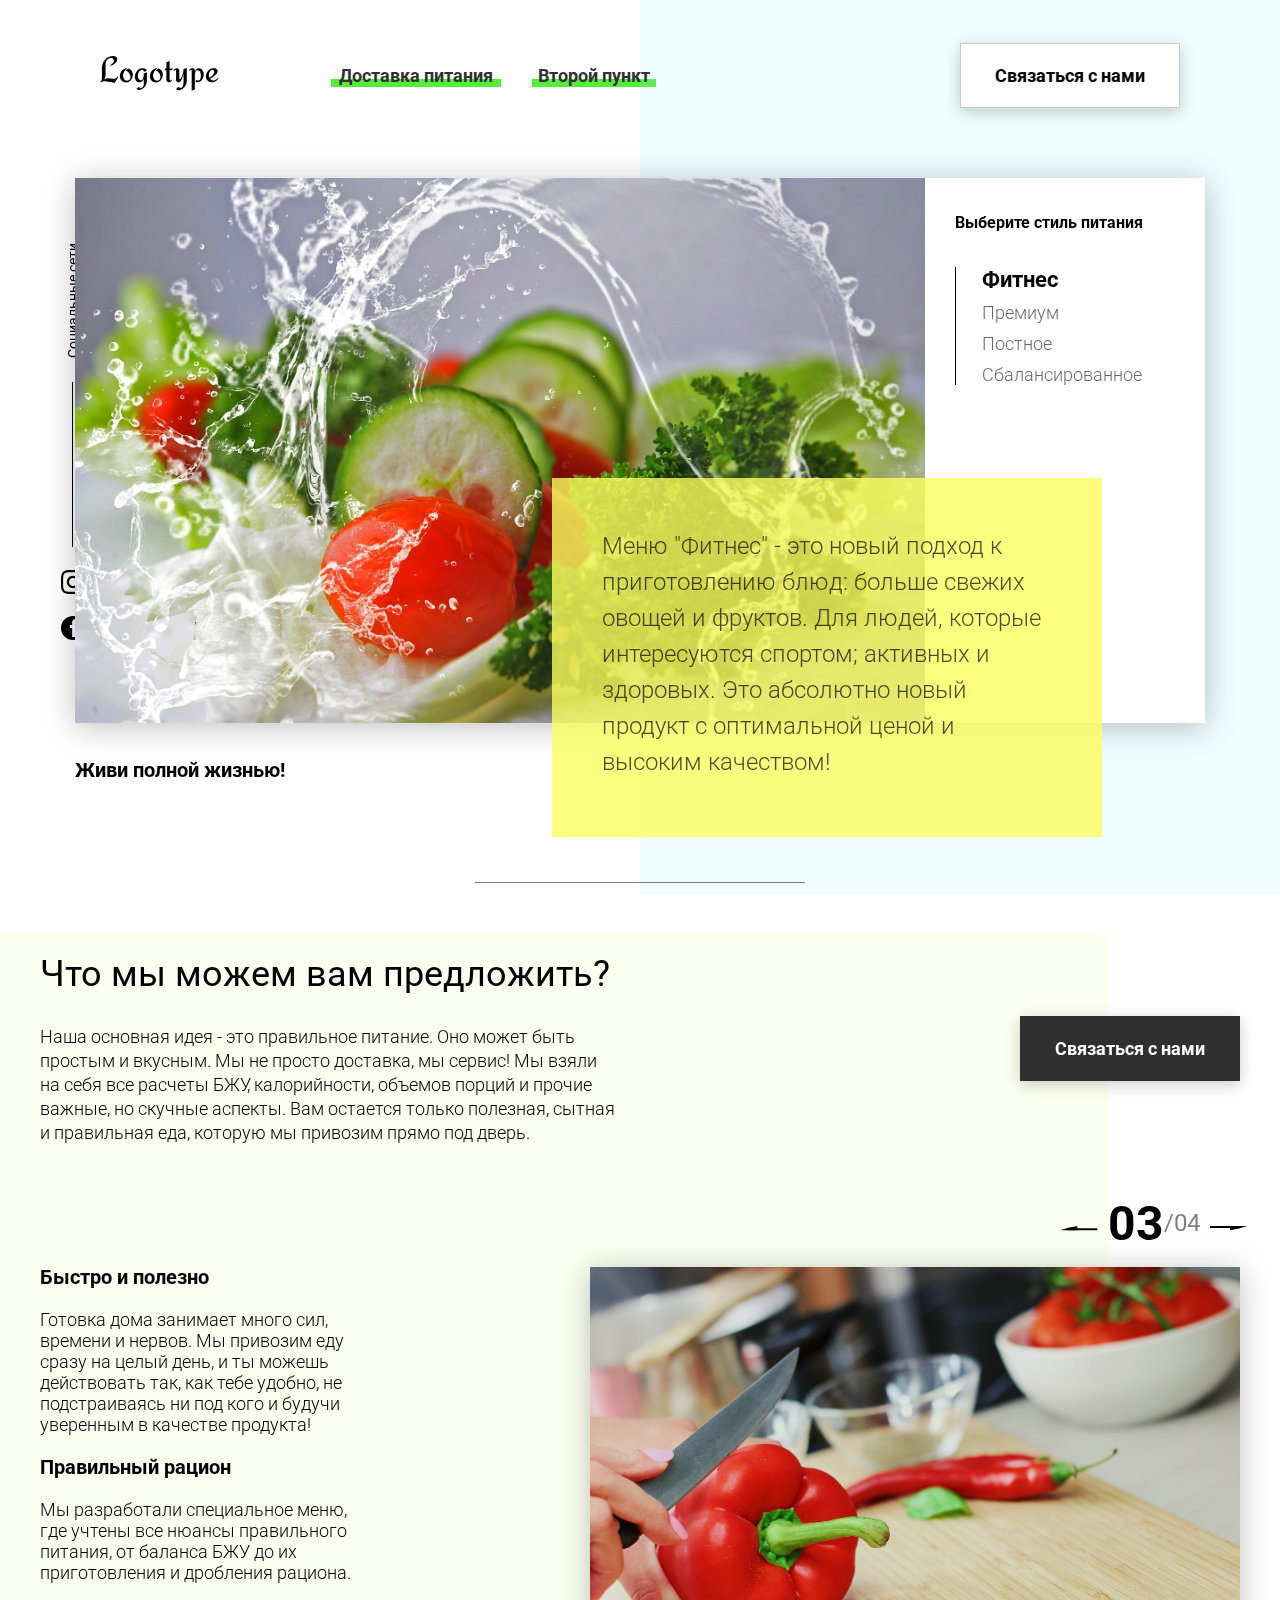
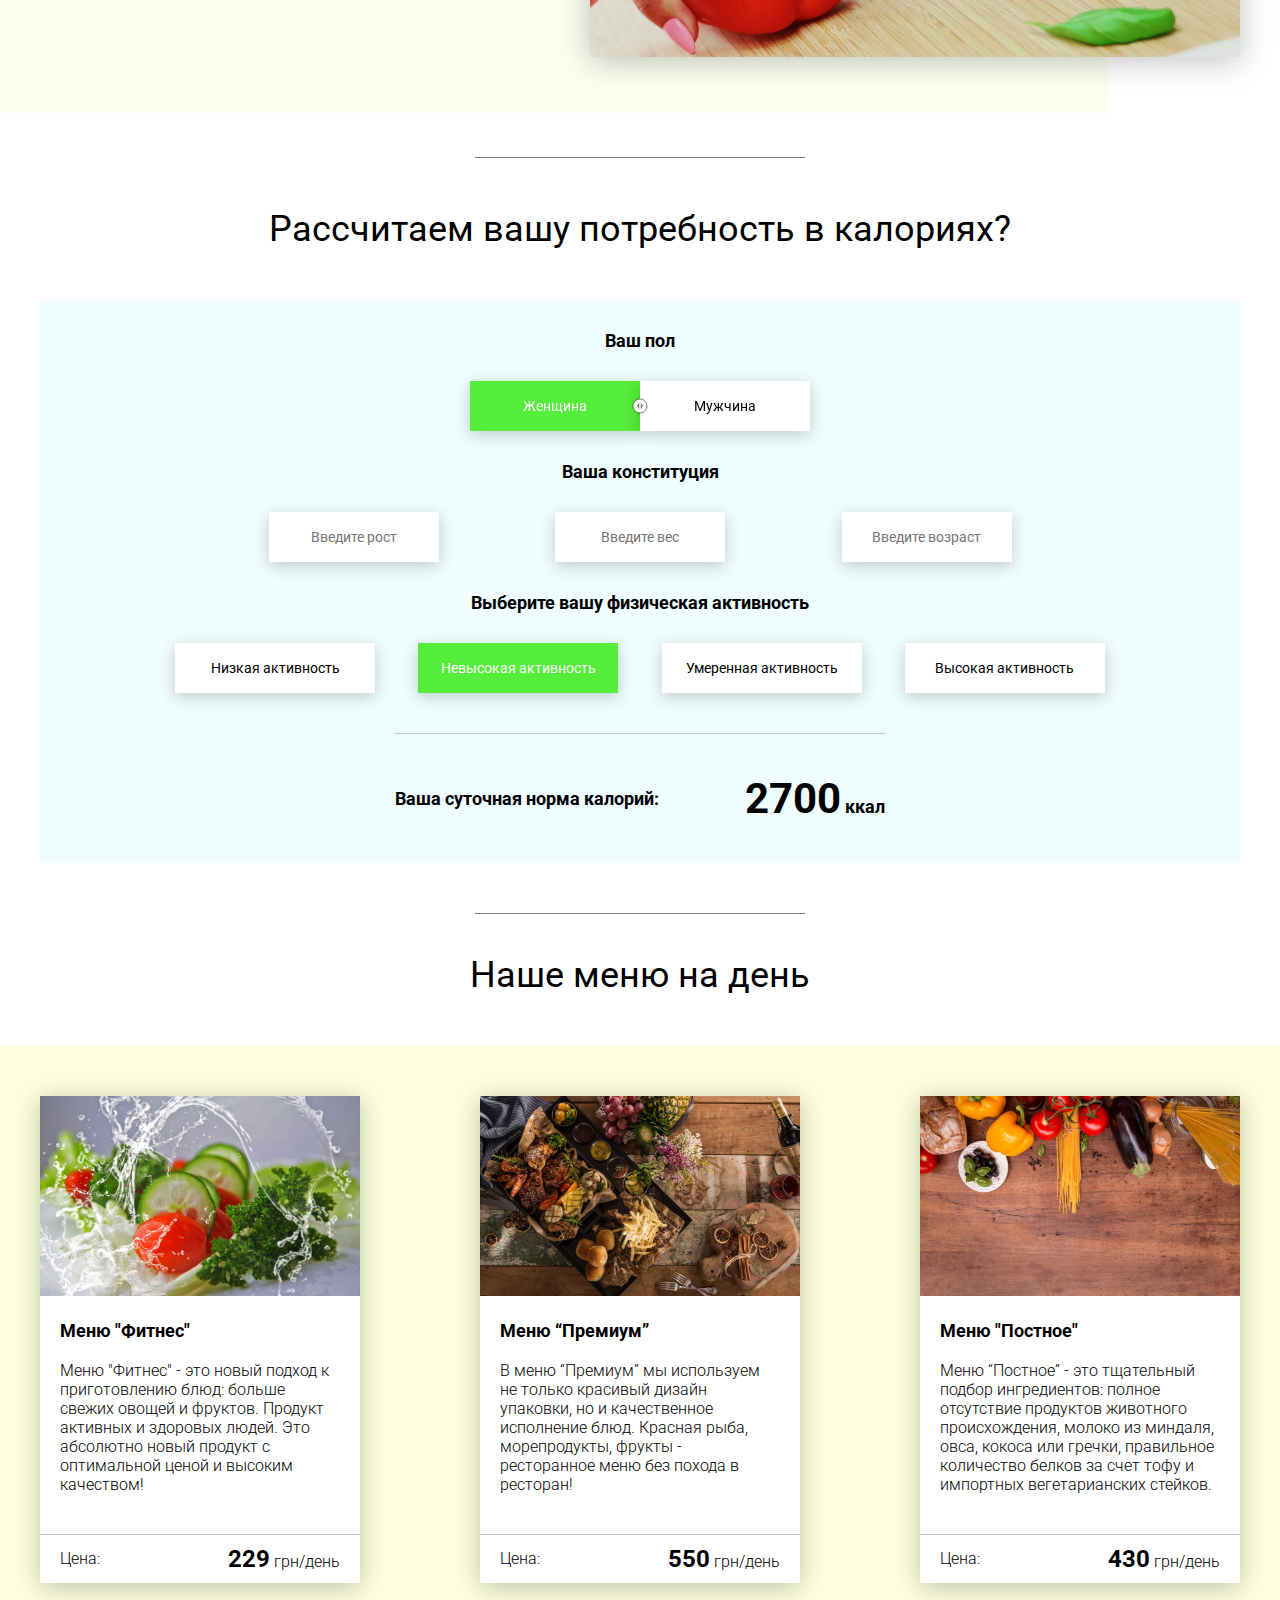
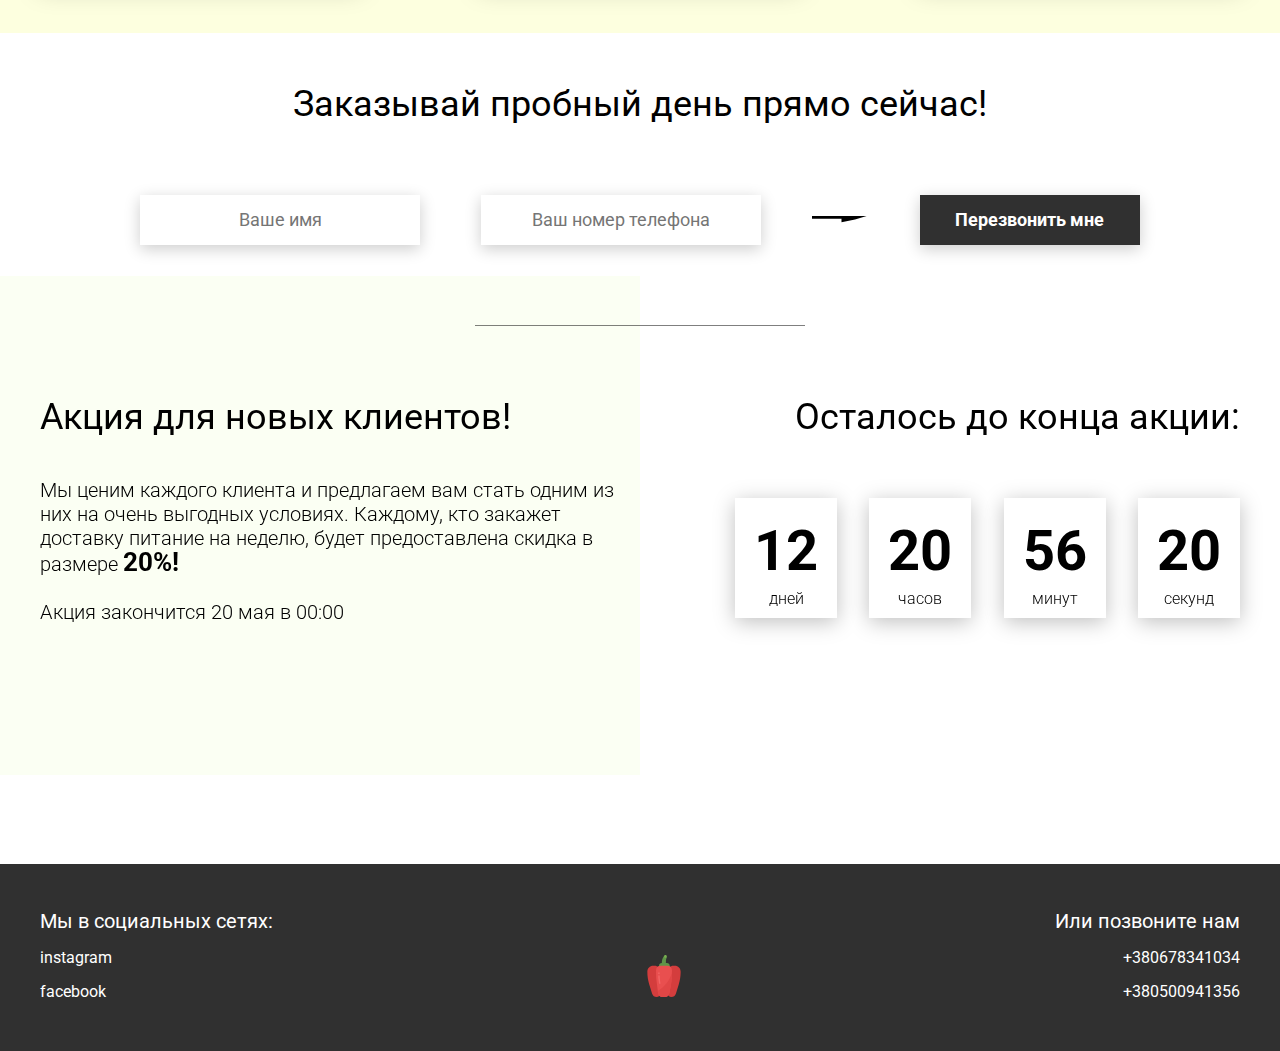
==== Big_practice/index.html @ bd073473 "Files for big practice were added" ====
<!DOCTYPE html>
<html lang="en">
<head>
    <meta charset="UTF-8">
    <meta name="viewport" content="width=device-width, initial-scale=1.0">
    <title>Food</title>
    <link rel="stylesheet" href="css/style.css">
</head>
<body>
    <header class="header">
        <div class="header__left-block">
            <div class="header__logo">
                <img src="icons/logo.svg" alt="Логотип">
            </div>
            <nav class="header__links">
                <a href="#" class="header__link">Доставка питания</a>
                <a href="#" class="header__link">Второй пункт</a>
            </nav>
        </div>
        <div class="header__right-block">
            <button class="btn btn_white">Связаться с нами</button>
        </div>
    </header>
    <div class="sidepanel">
        <div class="sidepanel__text"><span>Социальные сети</span></div>
        <div class="sidepanel__divider"></div>
        <a href="#" class="sidepanel__icon">
            <img src="icons/instagram.svg" alt="instagram">
        </a>
        <a href="#" class="sidepanel__icon">
            <img src="icons/facebook.svg" alt="facebook">
        </a>
    </div>

    <div class="preview">
        <div class="bgc_blue"></div>
        <div class="container">
            <div class="tabcontainer">
                <div class="tabcontent">
                    <img src="img/tabs/vegy.jpg" alt="vegy">
                    <div class="tabcontent__descr">
                        Меню "Фитнес" - это новый подход к приготовлению блюд: больше свежих овощей и фруктов. Для людей, которые интересуются спортом; активных и здоровых. Это абсолютно новый продукт с оптимальной ценой и высоким качеством!
                    </div>
                </div>
                <!-- <div class="tabcontent">
                    <img src="img/tabs/elite.jpg" alt="elite">
                    <div class="tabcontent__descr">
                        Меню “Премиум” - мы используем не только красивый дизайн упаковки, но и качественное исполнение блюд. Красная рыба, морепродукты, фрукты - ресторанное меню без похода в ресторан!                                     
                    </div>
                </div> -->
                <!-- <div class="tabcontent">
                    <img src="img/tabs/post.jpg" alt="post">
                    <div class="tabcontent__descr">
                        Наше специальное “Постное меню” - это тщательный подбор ингредиентов: полное отсутствие продуктов животного происхождения. Полная гармония с собой и природой в каждом элементе! Все будет Ом!                                     
                    </div>
                </div>
                <div class="tabcontent">
                    <img src="img/tabs/vegy.jpg" alt="vegy">
                    <div class="tabcontent__descr">
                        Меню "Сбалансированное" - это соответствие вашего рациона всем научным рекомендациям. Мы тщательно просчитываем вашу потребность в к/б/ж/у и создаем лучшие блюда для вас.
                    </div>
                </div> -->
                <div class="tabheader">
                    <h3>Выберите стиль питания</h3>
                    <div class="tabheader__items">
                        <div class="tabheader__item tabheader__item_active">Фитнес</div>
                        <div class="tabheader__item">Премиум</div>
                        <div class="tabheader__item">Постное</div>
                        <div class="tabheader__item">Сбалансированное</div>
                    </div>
                </div>
            </div>
            <div class="preview__life">Живи полной жизнью!</div>
        </div>
    </div>

    <div class="divider"></div>

    <div class="offer">
        <div class="bgc_y"></div>
        <div class="container">
            <div class="offer__text">
                <h2 class="title">Что мы можем вам предложить?</h2>
                <div class="offer__descr">
                    Наша основная идея - это правильное питание. Оно может быть простым и вкусным. Мы не просто доставка, мы сервис! Мы взяли на себя все расчеты БЖУ, калорийности, объемов порций и прочие важные, но скучные аспекты. Вам остается только полезная, сытная и правильная еда, которую мы привозим прямо под дверь.
                </div>
            </div>
            <div class="offer__action">
                <button class="btn btn_dark">Связаться с нами</button>
            </div>
        </div>
        <div class="container">
            <div class="offer__advantages">
                <h2>Быстро и полезно</h2>
                <div class="offer__advantages-text">
                    Готовка дома занимает много сил, времени и нервов. Мы привозим еду сразу на целый день, и ты можешь действовать так, как тебе удобно, не подстраиваясь ни под кого и будучи уверенным в качестве продукта!
                </div>
                <h2>Правильный рацион</h2>
                <div class="offer__advantages-text">
                    Мы разработали специальное меню, где учтены все нюансы правильного питания, от баланса БЖУ до их приготовления и дробления рациона.
                </div>
            </div>
            <div class="offer__slider">
                <div class="offer__slider-counter">
                    <div class="offer__slider-prev">
                        <img src="icons/left.svg" alt="prev">
                    </div>
                    <span id="current">03</span>
                    /
                    <span id="total">04</span>
                    <div class="offer__slider-next">
                        <img src="icons/right.svg" alt="next">
                    </div>
                </div>
                <div class="offer__slider-wrapper">
                    <div class="offer__slide">
                        <img src="img/slider/pepper.jpg" alt="pepper">
                    </div>
                    <!-- <div class="offer__slide">
                        <img src="img/slider/food-12.jpg" alt="food">
                    </div>
                    <div class="offer__slide">
                        <img src="img/slider/olive-oil.jpg" alt="oil">
                    </div>
                    <div class="offer__slide">
                        <img src="img/slider/paprika.jpg" alt="paprika">
                    </div> -->
                </div>
            </div>
        </div>
    </div>

    <div class="divider"></div>

    <div class="calculating">
        <div class="container">
            <h2 class="title">Рассчитаем вашу потребность в калориях?
            </h2>
            <div class="calculating__field">
                <div class="calculating__subtitle">
                    Ваш пол
                </div>
                <div class="calculating__choose" id="gender">
                    <div class="calculating__choose-item calculating__choose-item_active">Женщина</div>
                    <div class="calculating__choose-item">Мужчина</div>
                </div>

                <div class="calculating__subtitle">
                    Ваша конституция
                </div>
                <div class="calculating__choose calculating__choose_medium">
                    <input type="text" id="height" placeholder="Введите рост" class="calculating__choose-item">
                    <input type="text" id="weight" placeholder="Введите вес"  class="calculating__choose-item">
                    <input type="text" id="age" placeholder="Введите возраст" class="calculating__choose-item">
                </div>

                <div class="calculating__subtitle">
                    Выберите вашу физическая активность
                </div>
                <div class="calculating__choose calculating__choose_big">
                    <div id="low" class="calculating__choose-item">Низкая активность </div>
                    <div id="small"  class="calculating__choose-item calculating__choose-item_active">Невысокая активность</div>
                    <div id="medium" class="calculating__choose-item">Умеренная активность</div>
                    <div id="high" class="calculating__choose-item">Высокая активность</div>
                </div>

                <div class="calculating__divider"></div>

                <div class="calculating__total">
                    <div class="calculating__subtitle">
                        Ваша суточная норма калорий:
                    </div>
                    <div class="calculating__result">
                        <span>2700</span> ккал
                    </div>
                </div>
            </div>
        </div>
    </div>

    <div class="divider"></div>

    <div class="menu">
        <h2 class="title">Наше меню на день</h2>

        <div class="menu__field">
            <div class="container">
                <div class="menu__item">
                    <img src="img/tabs/vegy.jpg" alt="vegy">
                    <h3 class="menu__item-subtitle">Меню "Фитнес"</h3>
                    <div class="menu__item-descr">Меню "Фитнес" - это новый подход к приготовлению блюд: больше свежих овощей и фруктов. Продукт активных и здоровых людей. Это абсолютно новый продукт с оптимальной ценой и высоким качеством!</div>
                    <div class="menu__item-divider"></div>
                    <div class="menu__item-price">
                        <div class="menu__item-cost">Цена:</div>
                        <div class="menu__item-total"><span>229</span> грн/день</div>
                    </div>
                </div>
                <div class="menu__item">
                    <img src="img/tabs/elite.jpg" alt="elite">
                    <h3 class="menu__item-subtitle">Меню “Премиум”</h3>
                    <div class="menu__item-descr">В меню “Премиум” мы используем не только красивый дизайн упаковки, но и качественное исполнение блюд. Красная рыба, морепродукты, фрукты - ресторанное меню без похода в ресторан!</div>
                    <div class="menu__item-divider"></div>
                    <div class="menu__item-price">
                        <div class="menu__item-cost">Цена:</div>
                        <div class="menu__item-total"><span>550</span> грн/день</div>
                    </div>
                </div>
                <div class="menu__item">
                    <img src="img/tabs/post.jpg" alt="post">
                    <h3 class="menu__item-subtitle">Меню "Постное"</h3>
                    <div class="menu__item-descr">Меню “Постное” - это тщательный подбор ингредиентов: полное отсутствие продуктов животного происхождения, молоко из миндаля, овса, кокоса или гречки, правильное количество белков за счет тофу и импортных вегетарианских стейков. </div>
                    <div class="menu__item-divider"></div>
                    <div class="menu__item-price">
                        <div class="menu__item-cost">Цена:</div>
                        <div class="menu__item-total"><span>430</span> грн/день</div>
                    </div>
                </div>
            </div>
        </div>
    </div>

    <div class="order">
        <div class="container">
            <div class="title">Заказывай пробный день прямо сейчас!</div>
            <form action="#" class="order__form">
                <input required placeholder="Ваше имя" name="name" type="text" class="order__input">
                <input required placeholder="Ваш номер телефона" name="phone" type="phone" class="order__input">
                <img src="icons/right.svg" alt="right">
                <button class="btn btn_dark btn_min">Перезвонить мне</button>
            </form>
        </div>
    </div>

    <div class="divider"></div>

    <div class="promotion">
        <div class="bgc_y"></div>
        <div class="container">
            <div class="promotion__text">
                <div class="title">Акция для новых клиентов!</div>
                <div class="promotion__descr">
                    Мы ценим каждого клиента и предлагаем вам стать одним из них на очень выгодных условиях. 
                    Каждому, кто закажет доставку питание на неделю, будет предоставлена скидка в размере <span>20%!</span>
                    <br><br>
                    Акция закончится 20 мая в 00:00
                </div>
            </div>
            <div class="promotion__timer">
                <div class="title">Осталось до конца акции:</div>
                <div class="timer">
                    <div class="timer__block">
                        <span id="days">12</span>
                        дней
                    </div>
                    <div class="timer__block">
                        <span id="hours">20</span>
                        часов
                    </div>
                    <div class="timer__block">
                        <span id="minutes">56</span>
                        минут
                    </div>
                    <div class="timer__block">
                        <span id="seconds">20</span>
                        секунд
                    </div>
                </div>
            </div>
        </div>
    </div>

    <footer class="footer">
        <div class="container">
            <div class="social">
                <div class="subtitle">Мы в социальных сетях:</div>
                <a href="#" class="link">instagram</a>
                <a href="#" class="link">facebook</a>
            </div>
            <div class="pepper">
                <img src="icons/veg.svg" alt="pepper">
            </div>
            <div class="call">
                <div class="subtitle">Или позвоните нам</div>
                <a href="#" class="link">+380678341034</a>
                <a href="#" class="link">+380500941356</a>
            </div>
        </div>
    </footer>

    <div class="modal">
        <div class="modal__dialog">
            <div class="modal__content">
                <form action="#">
                    <div class="modal__close">&times;</div>
                    <div class="modal__title">Мы свяжемся с вами как можно быстрее!</div>
                    <input required placeholder="Ваше имя" name="name" type="text" class="modal__input">
                    <input required placeholder="Ваш номер телефона" name="phone" type="phone" class="modal__input">
                    <button class="btn btn_dark btn_min">Перезвонить мне</button>
                </form>
            </div>
        </div>
    </div>
</body>
</html>
---- Big_practice/css/style.css ----
@import url(https://fonts.googleapis.com/css?family=Roboto:300,400,700&display=swap&subset=cyrillic-ext);*{box-sizing:border-box;margin:0;padding:0;font-family:Roboto,sans-serif}a{text-decoration:none}.btn{width:220px;height:65px;display:flex;justify-content:center;align-items:center;background-color:#fff;font-size:18px;font-weight:700;border:1px solid rgba(0,0,0,.2);box-shadow:0 4px 15px rgba(0,0,0,.2);cursor:pointer;transition:.3s all;outline:0}.btn_white{background-color:#fff}.btn_dark{background-color:#303030;color:#fff;border:none}.btn_min{height:50px}.btn:hover{box-shadow:0 4px 30px rgba(0,0,0,.3)}.container{max-width:1200px;margin:0 auto}.divider{width:330px;height:1px;margin:0 auto;background-color:rgba(0,0,0,.5)}.title{font-size:36px;font-weight:400}.header{display:flex;justify-content:space-between;align-items:center;height:150px;padding:0 100px}.header__left-block{display:flex;justify-content:space-between;min-width:550px}.header__logo{max-width:170px}.header__logo img{width:100%}.header__links{display:flex;align-items:center}.header__link{position:relative;margin-right:45px;font-weight:700;font-size:18px;color:#303030}.header__link:after{content:'';position:absolute;display:block;width:110%;left:-5%;bottom:-1px;z-index:-1;height:8px;background:#54ed39}.header__link:last-child{margin-right:0}.sidepanel{position:fixed;left:60px;top:240px;height:400px;width:25px;display:flex;flex-direction:column;justify-content:space-between;align-items:center}.sidepanel__text{width:120px;height:120px;font-size:14px}.sidepanel__text span{display:flex;transform:rotate(-90deg) translateX(-50px)}.sidepanel__divider{width:1px;height:165px;background-color:#000}.sidepanel__icon{width:24px;height:24px}.sidepanel__icon img{width:100%}.preview{padding:28px 0 100px 0;position:relative}.preview__life{font-weight:700;font-size:20px;margin-left:35px;margin-top:35px}.bgc_blue{position:absolute;right:0;top:-155px;width:50vw;height:900px;background:rgba(146,242,255,.15);z-index:-1}.tabcontainer{display:flex;width:1130px;margin:0 auto;box-shadow:0 4px 30px rgba(0,0,0,.25)}.tabcontent{width:850px;position:relative}.tabcontent img{width:100%;height:100%;object-fit:cover}.tabcontent__descr{position:absolute;top:300px;right:-177px;width:550px;height:359px;background:rgba(251,254,93,.8);padding:50px;font-size:24px;font-weight:300;line-height:36px;color:rgba(0,0,0,.7)}.tabheader{width:280px;padding:35px 30px;background-color:#fff}.tabheader h3{font-weight:700;font-size:16px}.tabheader__items{margin-top:35px;padding-left:26px;border-left:1px solid #000}.tabheader__item{font-weight:700;font-size:18px;font-weight:300;margin-top:10px;color:rgba(0,0,0,.6);cursor:pointer;transition:.3s all}.tabheader__item_active{color:#000;font-size:22px;font-weight:700}.offer{padding:70px 0 100px 0;position:relative}.offer .container{display:flex;justify-content:space-between}.offer .bgc_y{position:absolute;width:1109px;height:780px;background:rgba(243,255,222,.45);z-index:-1;top:50px}.offer__text{width:580px}.offer__descr{font-size:18px;margin-top:30px;font-weight:300;line-height:24px}.offer__action{display:flex;align-items:center;justify-content:flex-end}.offer__advantages{width:330px;margin-top:50px}.offer__advantages h2{font-weight:700;font-size:20px;margin-top:20px}.offer__advantages h2:first-child{margin-top:70px}.offer__advantages-text{margin-top:20px;font-size:18px;font-weight:300;line-height:21px}.offer__slider{width:650px;margin-top:50px;display:flex;flex-direction:column;align-items:flex-end}.offer__slider-counter{display:flex;width:180px;align-items:center;font-size:24px;color:rgba(0,0,0,.5)}.offer__slider-wrapper{width:100%;margin-top:15px;box-shadow:0 4px 30px rgba(0,0,0,.25)}.offer__slider-prev{margin-right:10px;cursor:pointer}.offer__slider-next{margin-left:10px;cursor:pointer}.offer__slider #current{font-size:48px;font-weight:700;color:#000}.offer__slide{width:100%;height:390px}.offer__slide img{width:100%;height:100%;object-fit:cover}.calculating{padding:50px 0}.calculating .title{text-align:center}.calculating__field{width:100%;margin-top:50px;background:rgba(146,242,255,.15);padding:30px 0 40px 0}.calculating__subtitle{text-align:center;font-size:18px;font-weight:700;margin-top:30px}.calculating__subtitle:first-child{margin-top:0}.calculating #gender:after{content:'';position:absolute;top:50%;transform:translateY(-50%);display:block;width:16px;height:16px;background:url(../icons/switch.svg) center center/cover no-repeat}.calculating__choose{position:relative;display:flex;margin-top:30px;justify-content:center}.calculating__choose-item{display:flex;align-items:center;justify-content:center;width:170px;height:50px;padding:0 10px;background:#fff;box-shadow:0 4px 15px rgba(0,0,0,.2);border:none;text-align:center;font-size:14px;cursor:pointer;outline:0;transition:.3s all}.calculating__choose-item_active{color:#fff;background-color:#54ed39}.calculating__choose_medium{width:743px;justify-content:space-between;margin:30px auto 0 auto}.calculating__choose_big{width:930px;justify-content:space-between;margin:30px auto 0 auto}.calculating__choose_big .calculating__choose-item{width:200px}.calculating__divider{width:490px;height:1px;margin:40px auto;background-color:rgba(0,0,0,.2)}.calculating__total{width:490px;margin:0 auto;display:flex;justify-content:space-between;align-items:center}.calculating__result{font-size:18px;font-weight:700}.calculating__result span{font-size:42px}.menu{padding:40px 0 50px 0}.menu .container{display:flex;justify-content:space-between;align-items:flex-start}.menu .title{text-align:center}.menu__field{margin-top:50px;padding:50px 0;width:100%;background:rgba(249,254,126,.25)}.menu__item{width:320px;min-height:450px;background:#fff;box-shadow:0 4px 25px rgba(0,0,0,.25);font-size:16px;font-weight:300}.menu__item img{width:100%;height:200px;object-fit:cover}.menu__item-subtitle{font-weight:700;font-size:18px;padding:0 20px;margin-top:20px}.menu__item-descr{margin-top:20px;padding:0 20px}.menu__item-divider{width:100%;height:1px;background-color:rgba(0,0,0,.25);margin-top:40px}.menu__item-price{display:flex;justify-content:space-between;align-items:center;padding:10px 20px}.menu__item-price span{font-size:24px;font-weight:700}.order{padding-bottom:80px}.order .title{text-align:center}.order__form{margin-top:70px;padding:0 100px;display:flex;justify-content:space-between;align-items:center}.order__form img{transform:scale(1.5)}.order__input{width:280px;height:50px;background:#fff;box-shadow:0 4px 15px rgba(0,0,0,.2);border:none;font-size:18px;text-align:center;padding:0 20px;outline:0}.promotion{padding:70px 0 240px 0;position:relative}.promotion .container{display:flex}.promotion .bgc_y{position:absolute;width:50%;height:499px;background:rgba(243,255,222,.35);z-index:-1;top:-50px;left:0}.promotion__text{width:50%}.promotion__descr{margin-top:40px;font-size:20px;line-height:24px;font-weight:300}.promotion__descr span{font-weight:700;font-size:26px}.promotion__timer{width:50%}.promotion__timer .title{text-align:right}.promotion__timer .timer{margin-top:60px;padding-left:95px;display:flex;justify-content:space-between;align-items:center}.promotion__timer .timer__block{width:102px;height:120px;background:#fff;box-shadow:0 4px 20px rgba(0,0,0,.25);font-size:16px;font-weight:300;text-align:center}.promotion__timer .timer__block span{display:block;margin-top:20px;margin-bottom:5px;font-size:56px;font-weight:700}.footer{min-height:180px;background-color:#303030;padding:45px 0 50px 0;color:#fff}.footer .container{height:100%;display:flex;justify-content:space-between;align-items:flex-end}.footer .subtitle{font-size:20px}.footer .link{display:block;margin-top:15px;font-size:16px;color:#fff}.footer .call{text-align:right}.modal{position:fixed;top:0;left:0;z-index:1050;display:none;width:100%;height:100%;overflow:hidden;background-color:rgba(0,0,0,.5)}.modal__dialog{max-width:500px;margin:40px auto}.modal__content{position:relative;width:100%;padding:40px;background-color:#fff;border:1px solid rgba(0,0,0,.2);border-radius:4px;max-height:80vh;overflow-y:auto}.modal__close{position:absolute;top:8px;right:14px;font-size:30px;color:#000;opacity:.5;font-weight:700;border:none;background-color:transparent;cursor:pointer}.modal__title{text-align:center;font-size:22px;text-transform:uppercase}.modal__input{display:block;margin:20px auto 20px auto;width:280px;height:50px;background:#fff;box-shadow:0 4px 15px rgba(0,0,0,.2);border:none;font-size:18px;text-align:center;padding:0 20px;outline:0}.modal .btn{display:block;width:280px;margin:0 auto}
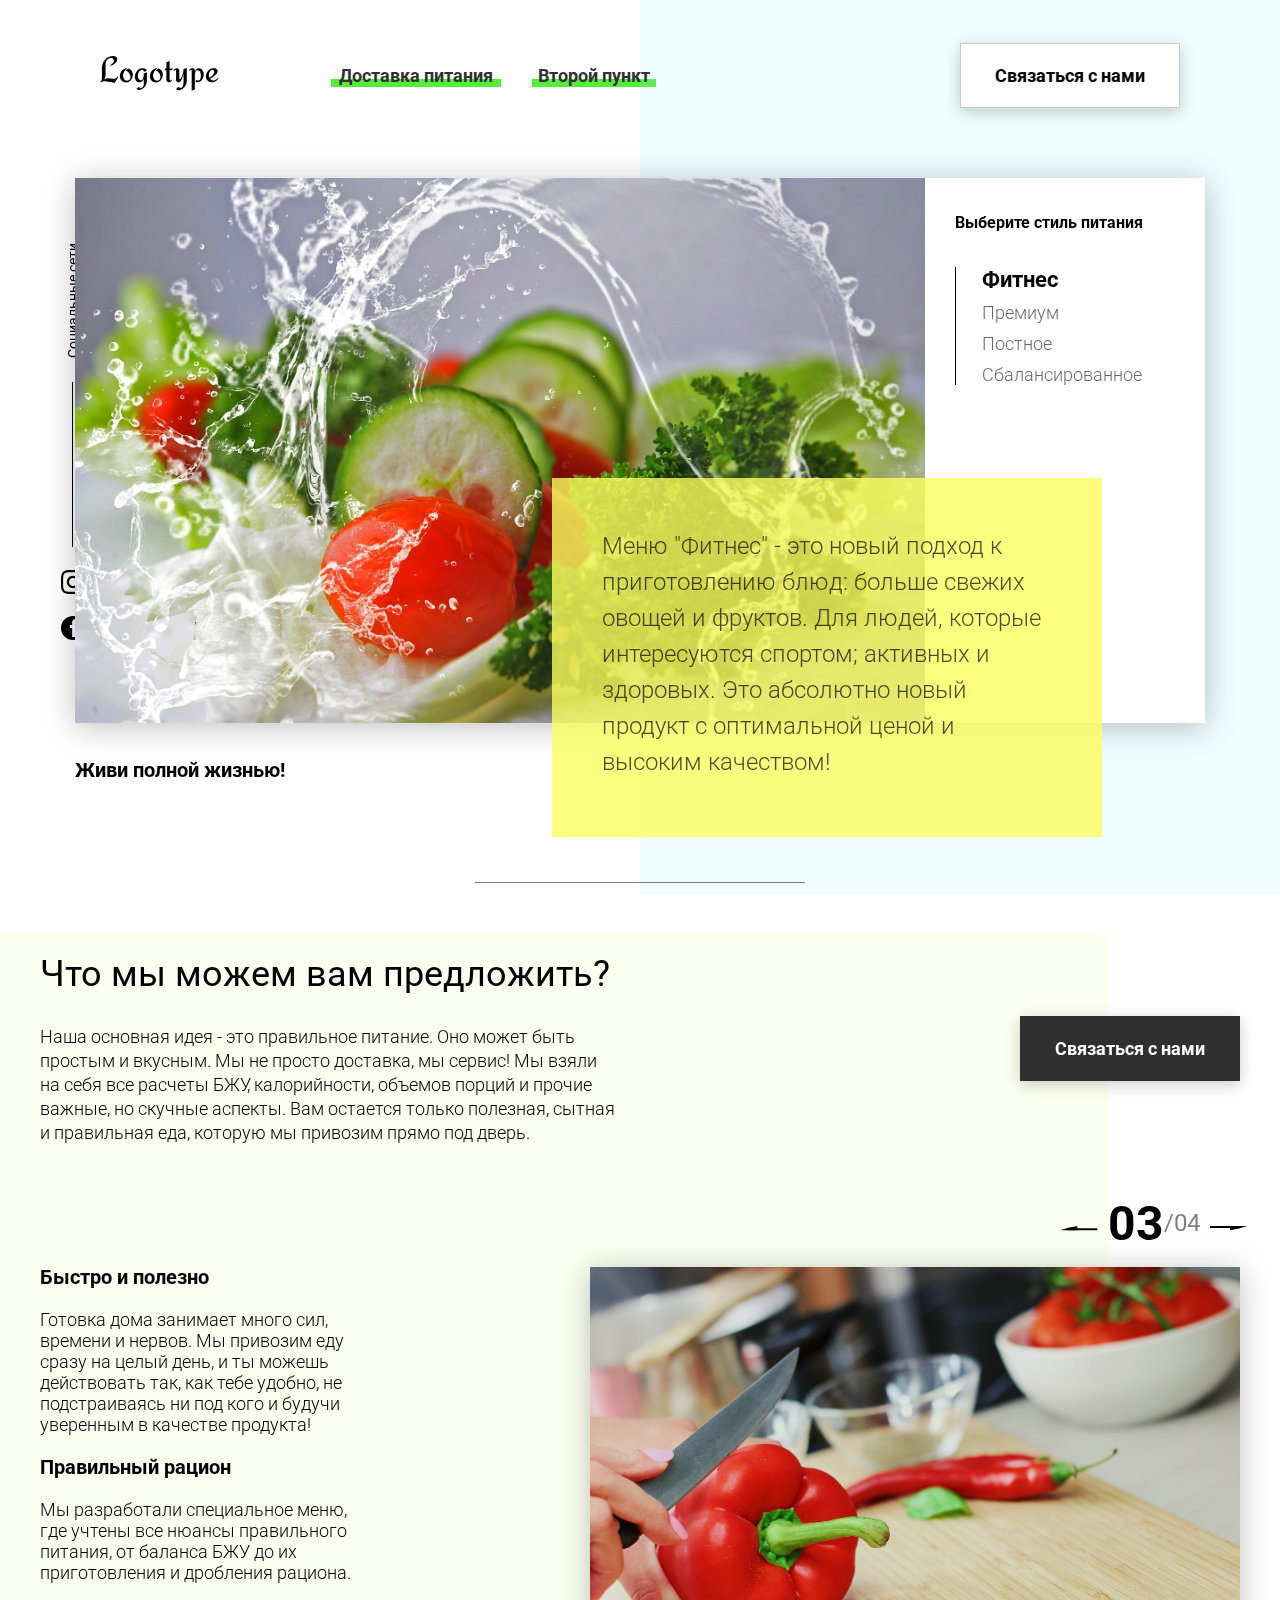
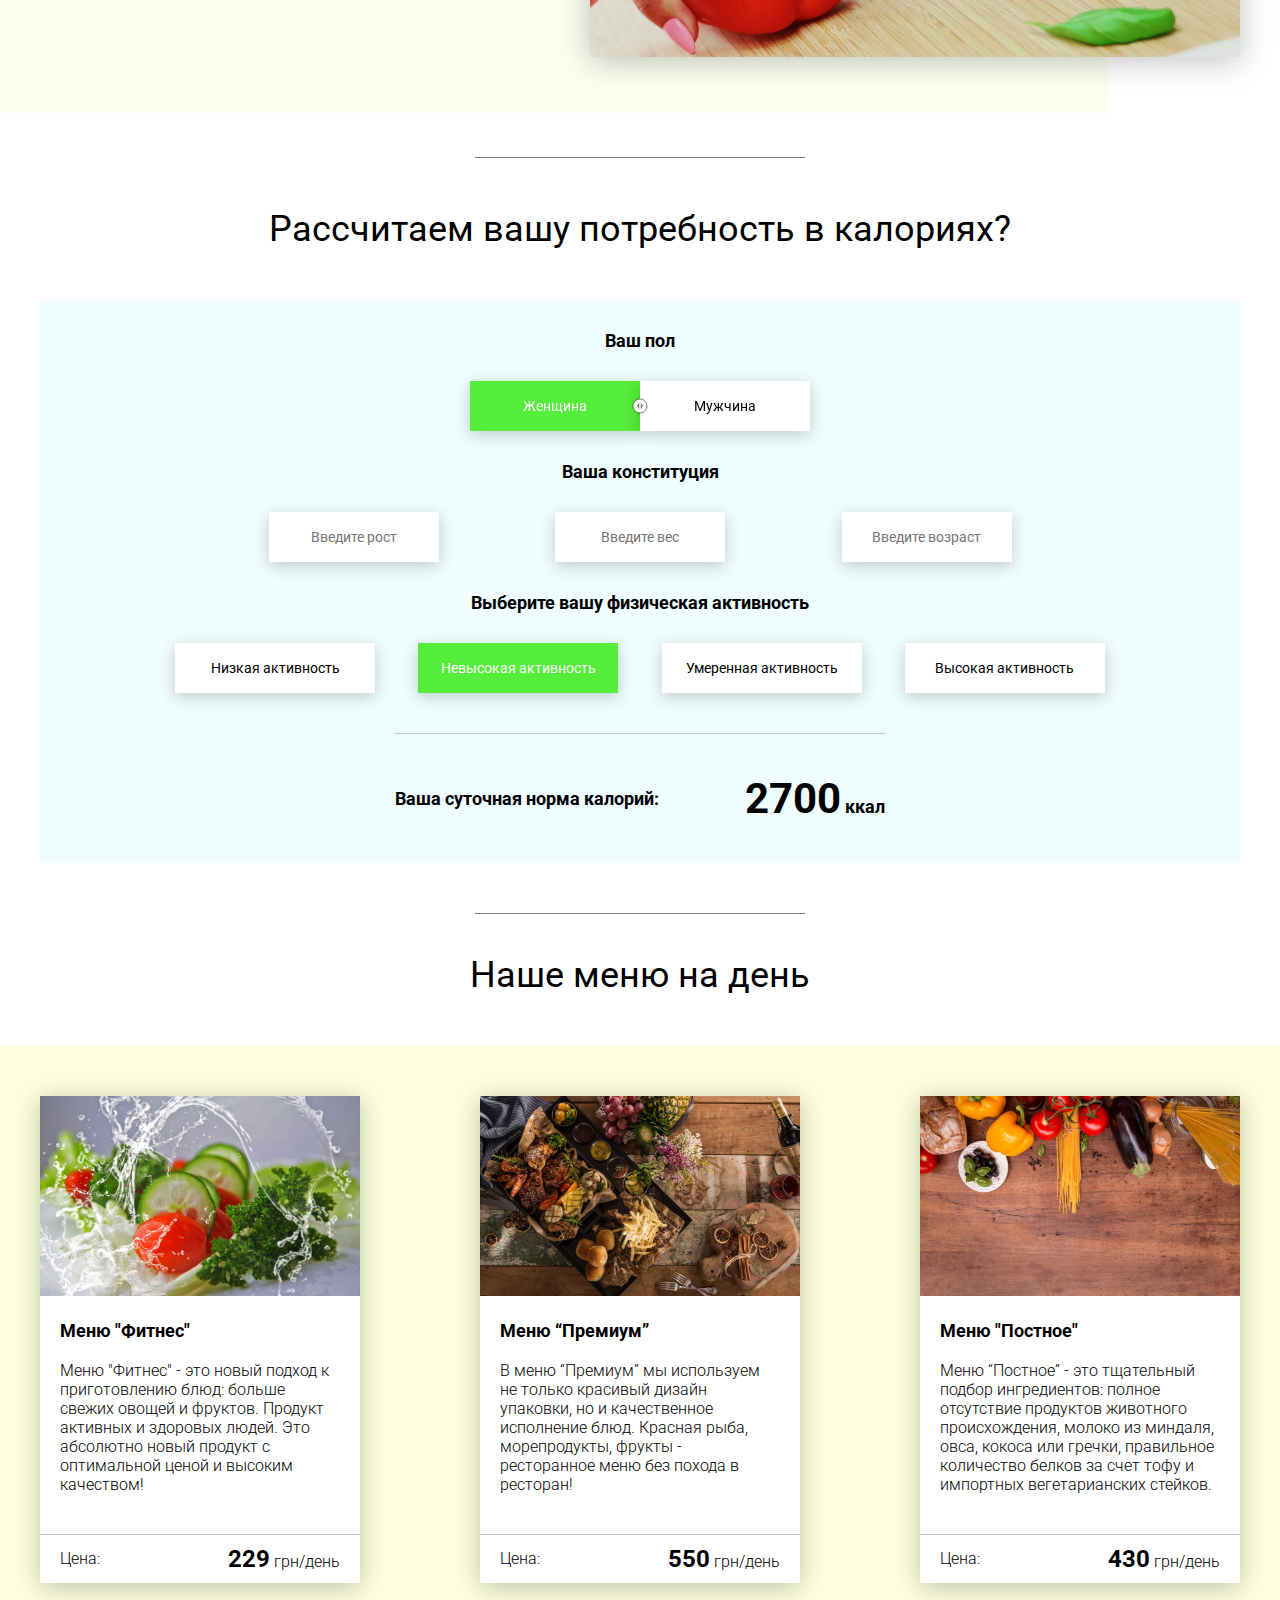
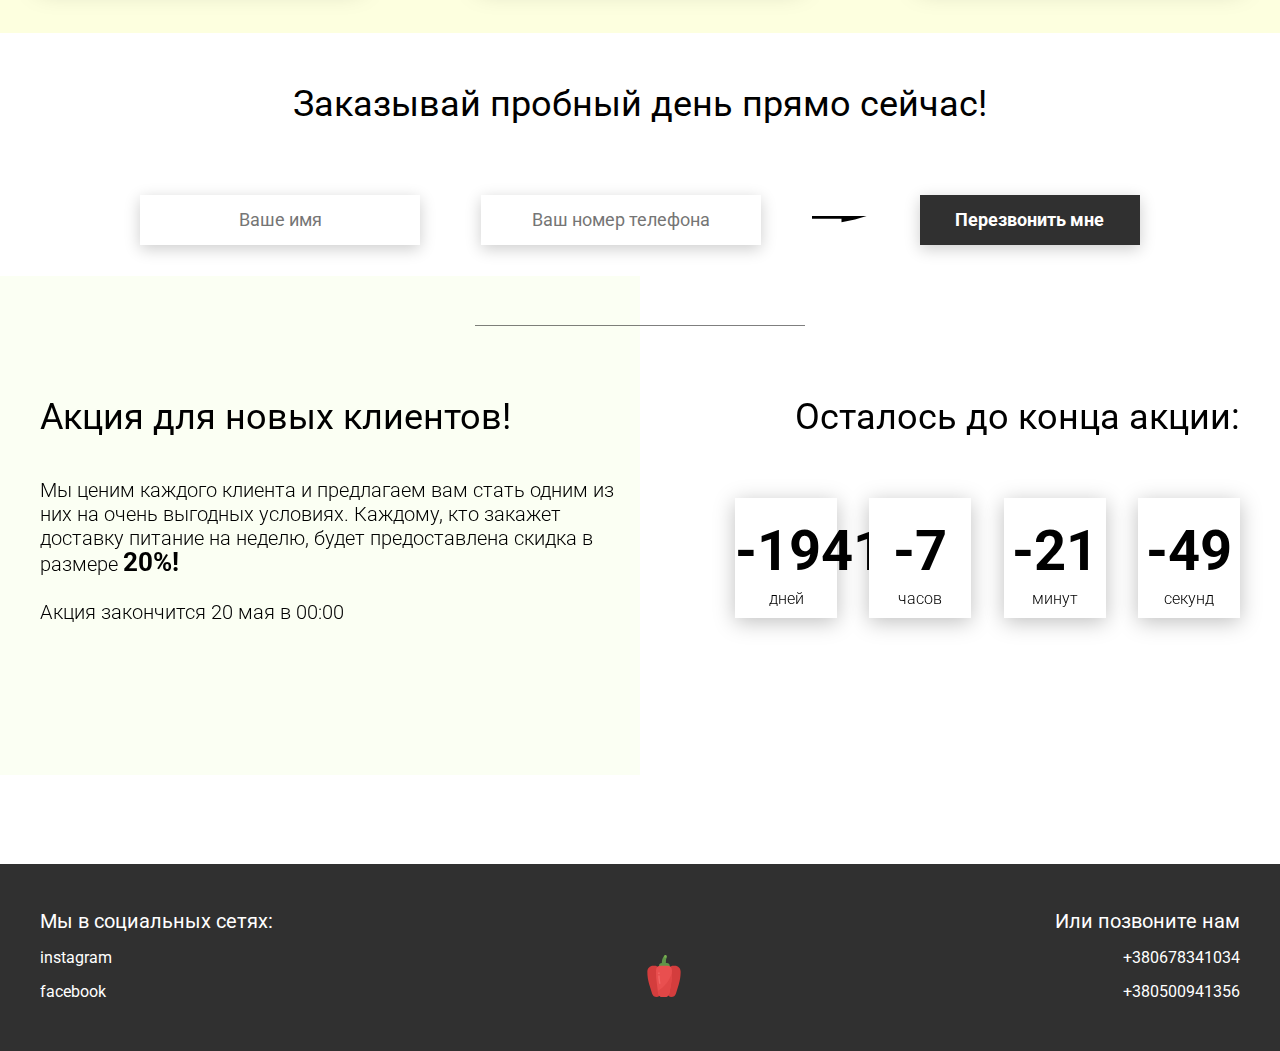
==== commit 080d81d6: "Modal was made" ====
--- a/Big_practice/index.html
+++ b/Big_practice/index.html
@@ -5,6 +5,7 @@
     <meta name="viewport" content="width=device-width, initial-scale=1.0">
     <title>Food</title>
     <link rel="stylesheet" href="css/style.css">
+    <link rel="stylesheet" href="css/style2.css">
 </head>
 <body>
     <header class="header">
@@ -18,7 +19,7 @@
             </nav>
         </div>
         <div class="header__right-block">
-            <button class="btn btn_white">Связаться с нами</button>
+            <button data-modal class="btn btn_white">Связаться с нами</button>
         </div>
     </header>
     <div class="sidepanel">
@@ -42,13 +43,13 @@
                         Меню "Фитнес" - это новый подход к приготовлению блюд: больше свежих овощей и фруктов. Для людей, которые интересуются спортом; активных и здоровых. Это абсолютно новый продукт с оптимальной ценой и высоким качеством!
                     </div>
                 </div>
-                <!-- <div class="tabcontent">
+                <div class="tabcontent">
                     <img src="img/tabs/elite.jpg" alt="elite">
                     <div class="tabcontent__descr">
                         Меню “Премиум” - мы используем не только красивый дизайн упаковки, но и качественное исполнение блюд. Красная рыба, морепродукты, фрукты - ресторанное меню без похода в ресторан!                                     
                     </div>
-                </div> -->
-                <!-- <div class="tabcontent">
+                </div>
+                <div class="tabcontent">
                     <img src="img/tabs/post.jpg" alt="post">
                     <div class="tabcontent__descr">
                         Наше специальное “Постное меню” - это тщательный подбор ингредиентов: полное отсутствие продуктов животного происхождения. Полная гармония с собой и природой в каждом элементе! Все будет Ом!                                     
@@ -59,7 +60,7 @@
                     <div class="tabcontent__descr">
                         Меню "Сбалансированное" - это соответствие вашего рациона всем научным рекомендациям. Мы тщательно просчитываем вашу потребность в к/б/ж/у и создаем лучшие блюда для вас.
                     </div>
-                </div> -->
+                </div>
                 <div class="tabheader">
                     <h3>Выберите стиль питания</h3>
                     <div class="tabheader__items">
@@ -86,7 +87,7 @@
                 </div>
             </div>
             <div class="offer__action">
-                <button class="btn btn_dark">Связаться с нами</button>
+                <button data-modal class="btn btn_dark">Связаться с нами</button>
             </div>
         </div>
         <div class="container">
@@ -287,11 +288,11 @@
         </div>
     </footer>
 
-    <div class="modal">
+    <div class="modal hide">
         <div class="modal__dialog">
             <div class="modal__content">
                 <form action="#">
-                    <div class="modal__close">&times;</div>
+                    <div data-close class="modal__close">&times;</div>
                     <div class="modal__title">Мы свяжемся с вами как можно быстрее!</div>
                     <input required placeholder="Ваше имя" name="name" type="text" class="modal__input">
                     <input required placeholder="Ваш номер телефона" name="phone" type="phone" class="modal__input">
@@ -300,5 +301,6 @@
             </div>
         </div>
     </div>
+    <script src="js/script.js"></script>
 </body>
 </html>--- a/Big_practice/css/style2.css
+++ b/Big_practice/css/style2.css
@@ -0,0 +1,21 @@
+.show {
+   display: block;
+}
+
+.hide {
+   display: none;
+}
+
+.fade {
+   animation-name: fade;
+   animation-duration: 2s;
+}
+
+@keyframes fade {
+   from {
+      opacity: 0.1;
+   }
+   to {
+      opacity: 1;
+   }
+}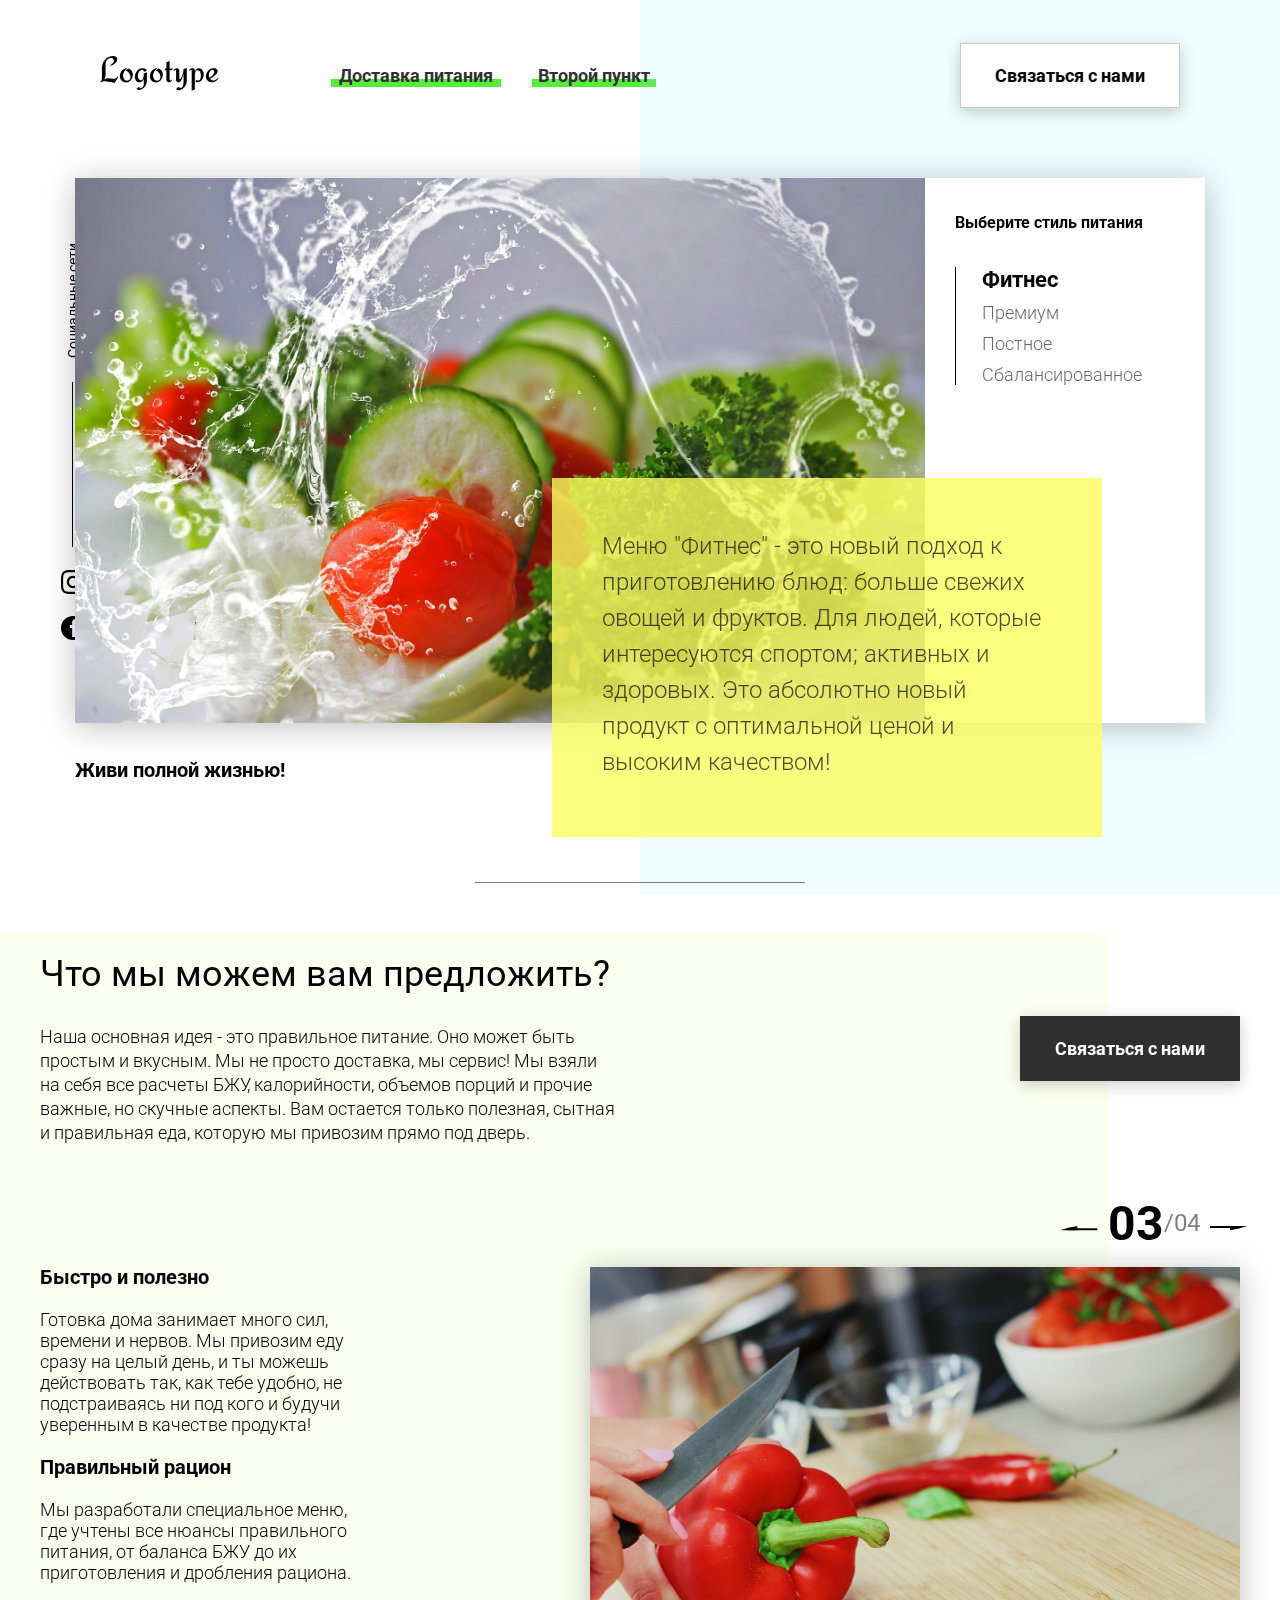
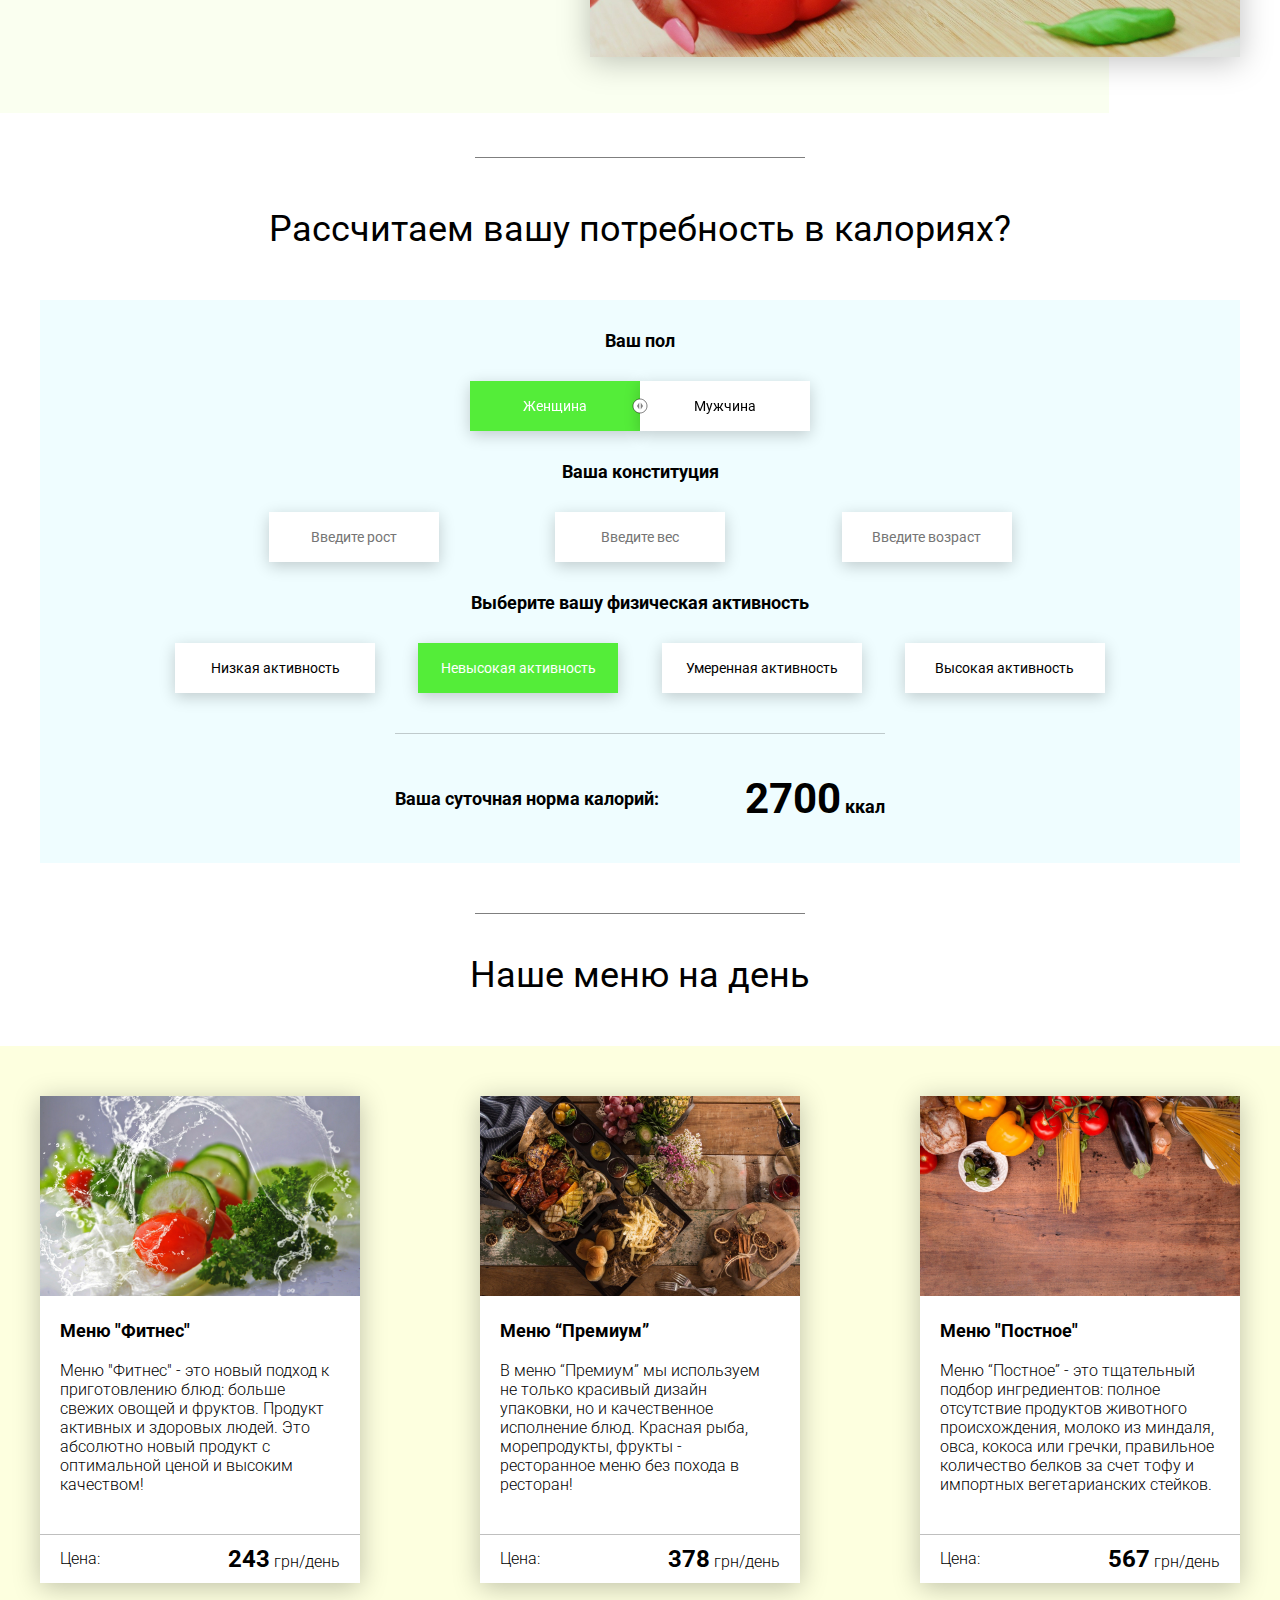
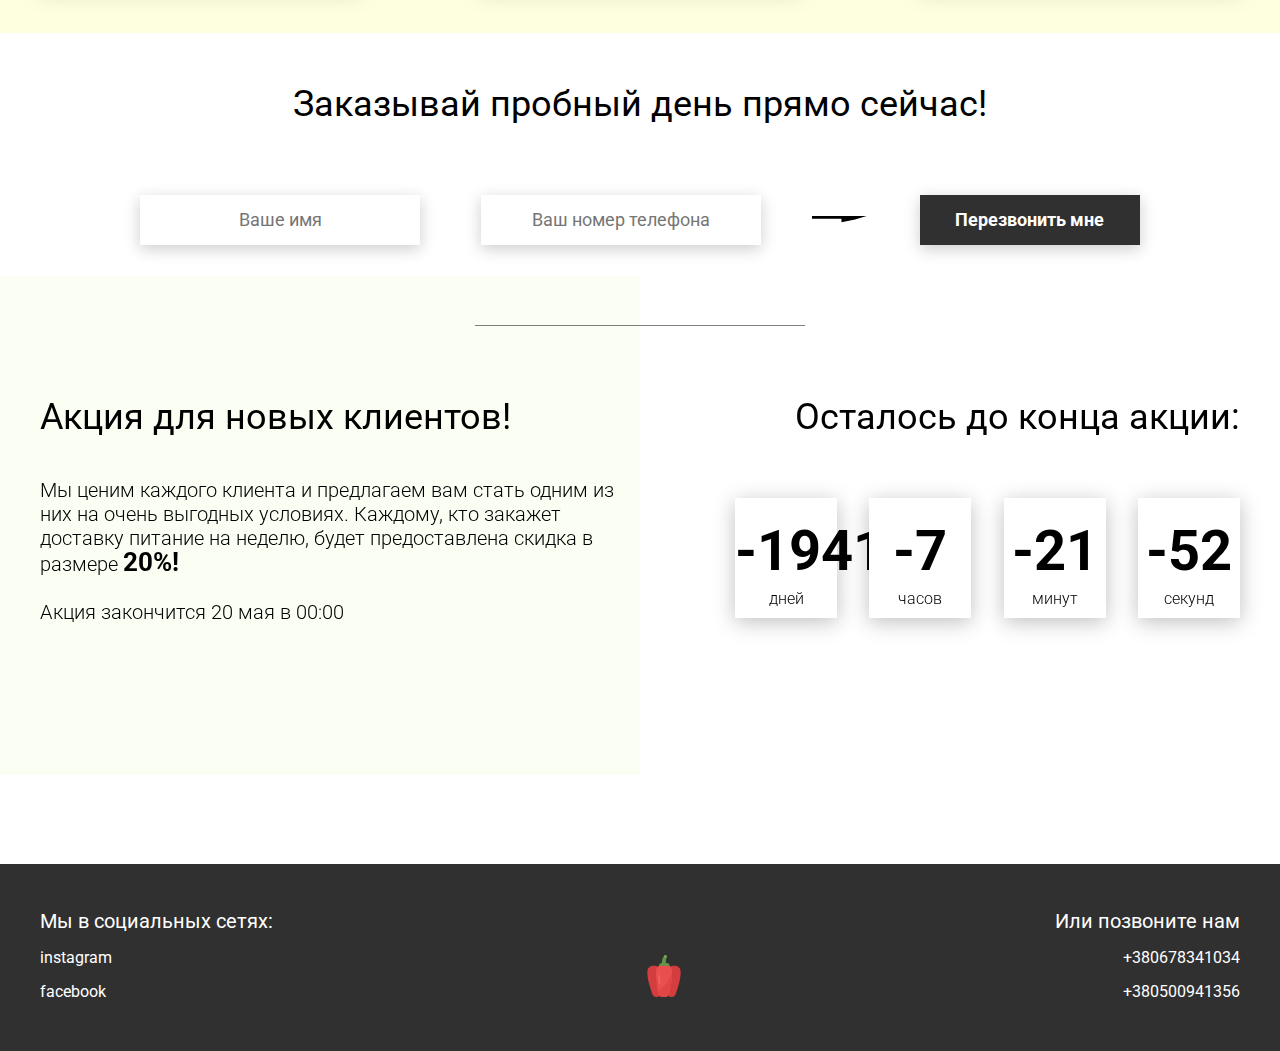
==== commit 68085b13: "Cards were created by using classes" ====
--- a/Big_practice/index.html
+++ b/Big_practice/index.html
@@ -186,36 +186,7 @@
 
         <div class="menu__field">
             <div class="container">
-                <div class="menu__item">
-                    <img src="img/tabs/vegy.jpg" alt="vegy">
-                    <h3 class="menu__item-subtitle">Меню "Фитнес"</h3>
-                    <div class="menu__item-descr">Меню "Фитнес" - это новый подход к приготовлению блюд: больше свежих овощей и фруктов. Продукт активных и здоровых людей. Это абсолютно новый продукт с оптимальной ценой и высоким качеством!</div>
-                    <div class="menu__item-divider"></div>
-                    <div class="menu__item-price">
-                        <div class="menu__item-cost">Цена:</div>
-                        <div class="menu__item-total"><span>229</span> грн/день</div>
-                    </div>
-                </div>
-                <div class="menu__item">
-                    <img src="img/tabs/elite.jpg" alt="elite">
-                    <h3 class="menu__item-subtitle">Меню “Премиум”</h3>
-                    <div class="menu__item-descr">В меню “Премиум” мы используем не только красивый дизайн упаковки, но и качественное исполнение блюд. Красная рыба, морепродукты, фрукты - ресторанное меню без похода в ресторан!</div>
-                    <div class="menu__item-divider"></div>
-                    <div class="menu__item-price">
-                        <div class="menu__item-cost">Цена:</div>
-                        <div class="menu__item-total"><span>550</span> грн/день</div>
-                    </div>
-                </div>
-                <div class="menu__item">
-                    <img src="img/tabs/post.jpg" alt="post">
-                    <h3 class="menu__item-subtitle">Меню "Постное"</h3>
-                    <div class="menu__item-descr">Меню “Постное” - это тщательный подбор ингредиентов: полное отсутствие продуктов животного происхождения, молоко из миндаля, овса, кокоса или гречки, правильное количество белков за счет тофу и импортных вегетарианских стейков. </div>
-                    <div class="menu__item-divider"></div>
-                    <div class="menu__item-price">
-                        <div class="menu__item-cost">Цена:</div>
-                        <div class="menu__item-total"><span>430</span> грн/день</div>
-                    </div>
-                </div>
+                
             </div>
         </div>
     </div>
